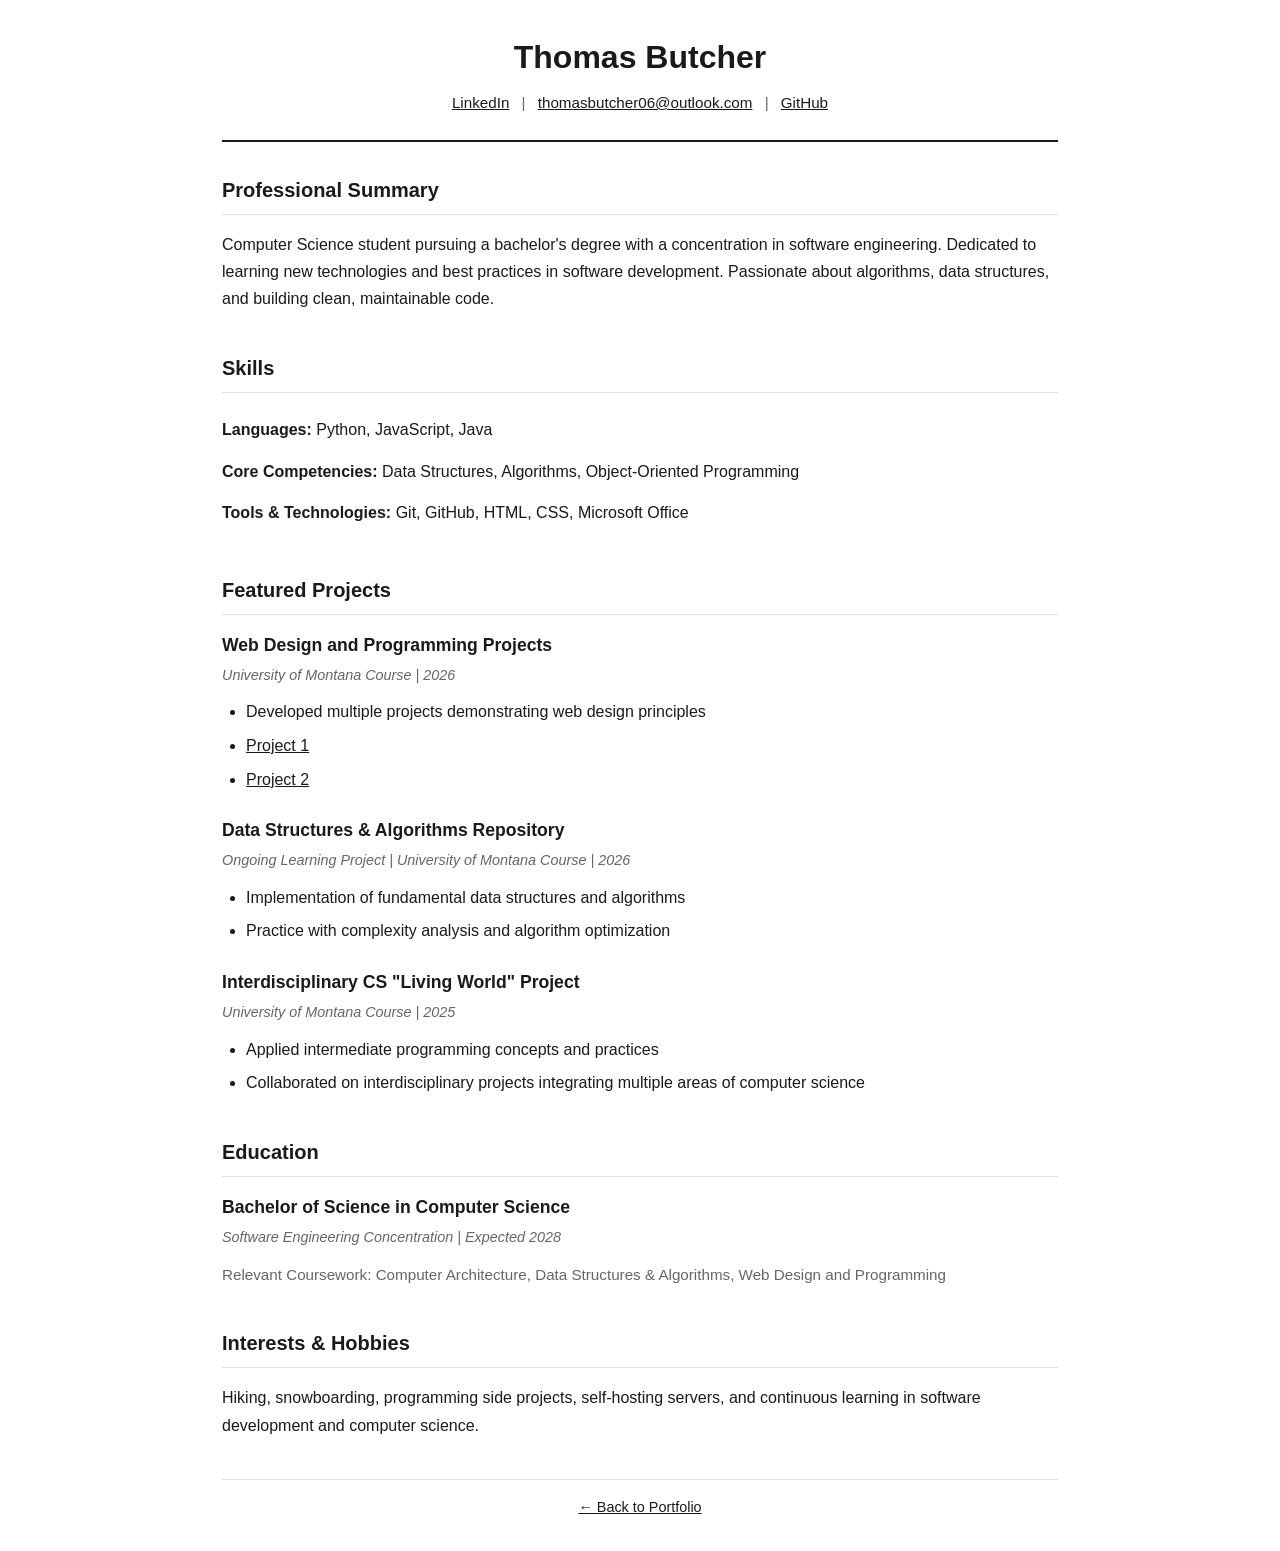
==== resume.html @ c58e96c7 "finished my portfolio project" ====
<!DOCTYPE html>
<html lang="en">
<head>
    <meta charset="UTF-8">
    <meta name="viewport" content="width=device-width, initial-scale=1.0">
    <meta name="description" content="Thomas Butcher - Resumé">
    <title>Thomas Butcher - Resumé</title>
    <link rel="stylesheet" href="styles/resume.css">
</head>
<body>
    <div class="resume-container">
        <header class="resume-header">
            <h1>Thomas Butcher</h1>
            <p class="contact-info">
                <a href="https://www.linkedin.com/in/thomas-butcher-04b2a0285/" target="_blank" rel="noopener noreferrer">LinkedIn</a> | 
                <a href="mailto:thomasbutcher06@outlook.com">thomasbutcher06@outlook.com</a> | 
                <a href="https://github.com/thomas-butcher" target="_blank" rel="noopener noreferrer">GitHub</a> 
            </p>
        </header>

        <main class="resume-content">
            <!-- Professional Summary -->
            <section class="resume-section">
                <h2 class="resume-section-title">Professional Summary</h2>
                <p>
                    Computer Science student pursuing a bachelor's degree with a concentration in software engineering. 
                    Dedicated to learning new technologies and best practices in software development. Passionate about 
                    algorithms, data structures, and building clean, maintainable code.
                </p>
            </section>

            <!-- Skills -->
            <section class="resume-section">
                <h2 class="resume-section-title">Skills</h2>
                <ul class="skills-list">
                    <li><strong>Languages:</strong> Python, JavaScript, Java</li>
                    <li><strong>Core Competencies:</strong> Data Structures, Algorithms, Object-Oriented Programming</li>
                    <li><strong>Tools & Technologies:</strong> Git, GitHub, HTML, CSS, Microsoft Office</li>
                </ul>
            </section>

            <!-- Projects -->
            <section class="resume-section">
                <h2 class="resume-section-title">Featured Projects</h2>
                
                <article class="project">
                    <h3 class="project-title">Web Design and Programming Projects</h3>
                    <p class="project-meta">University of Montana Course | 2026</p>
                    <ul>
                        <li>Developed multiple projects demonstrating web design principles</li>
                        <li><a href="https://github.com/thomas-butcher/Butcher-CSCI181-p1" target="_blank" rel="noopener noreferrer">Project 1</a></li>
                        <li><a href="https://github.com/thomas-butcher/Butcher-CSCI181-p2" target="_blank" rel="noopener noreferrer">Project 2</a></li>
                    </ul>
                </article>

                <article class="project">
                    <h3 class="project-title">Data Structures & Algorithms Repository</h3>
                    <p class="project-meta">Ongoing Learning Project | University of Montana Course | 2026</p>
                    <ul>
                        <li>Implementation of fundamental data structures and algorithms</li>
                        <li>Practice with complexity analysis and algorithm optimization</li>
                    </ul>
                </article>

                <article class="project">
                    <h3 class="project-title">Interdisciplinary CS "Living World" Project</h3>
                    <p class="project-meta">University of Montana Course | 2025</p>
                    <ul>
                        <li>Applied intermediate programming concepts and practices</li>
                        <li>Collaborated on interdisciplinary projects integrating multiple areas of computer science</li>
                    </ul>
                </article>
            </section>

            <!-- Education -->
            <section class="resume-section">
                <h2 class="resume-section-title">Education</h2>
                <article class="education">
                    <h3 class="education-school">Bachelor of Science in Computer Science</h3>
                    <p class="education-meta">Software Engineering Concentration | Expected 2028</p>
                    <p class="education-courses">
                        Relevant Coursework: Computer Architecture, Data Structures & Algorithms, 
                        Web Design and Programming
                    </p>
                </article>
            </section>

            <!-- Interests -->
            <section class="resume-section">
                <h2 class="resume-section-title">Interests & Hobbies</h2>
                <p>
                    Hiking, snowboarding, programming side projects, self-hosting servers, and continuous learning 
                    in software development and computer science.
                </p>
            </section>
        </main>

        <footer class="resume-footer">
            <p><a href="index.html">← Back to Portfolio</a></p>
        </footer>
    </div>
</body>
</html>
---- styles/resume.css ----
/* ============================================================
   RESUME STYLES
   ============================================================ */

* {
    margin: 0;
    padding: 0;
    box-sizing: border-box;
}

html {
    font-size: 16px;
}

body {
    font-family: -apple-system, BlinkMacSystemFont, 'Segoe UI', 'Roboto', 'Oxygen', 'Ubuntu', 'Cantarell', sans-serif;
    line-height: 1.6;
    color: #1a1a1a;
    background-color: #ffffff;
}

a {
    color: #1a1a1a;
    text-decoration: underline;
}

a:focus {
    outline: 2px solid #1a1a1a;
    outline-offset: 2px;
}

/* ============================================================
   LAYOUT
   ============================================================ */

.resume-container {
    max-width: 900px;
    margin: 0 auto;
    padding: 2rem;
}

/* ============================================================
   HEADER
   ============================================================ */

.resume-header {
    text-align: center;
    margin-bottom: 2rem;
    border-bottom: 2px solid #1a1a1a;
    padding-bottom: 1.5rem;
}

.resume-header h1 {
    font-size: 2rem;
    font-weight: 700;
    margin-bottom: 0.5rem;
}

.contact-info {
    font-size: 0.95rem;
    color: #666;
}

.contact-info a {
    color: #1a1a1a;
    margin: 0 0.5rem;
}

/* ============================================================
   CONTENT
   ============================================================ */

.resume-section {
    margin-bottom: 2.5rem;
}

.resume-section-title {
    font-size: 1.25rem;
    font-weight: 700;
    margin-bottom: 1rem;
    border-bottom: 1px solid #e0e0e0;
    padding-bottom: 0.5rem;
}

.resume-section p {
    margin-bottom: 0.75rem;
    line-height: 1.7;
}

/* Skills */
.skills-list {
    list-style: none;
    padding: 0;
}

.skills-list li {
    padding: 0.5rem 0;
    line-height: 1.6;
}

/* Projects */
.project {
    margin-bottom: 1.5rem;
}

.project-title {
    font-size: 1.1rem;
    font-weight: 600;
    margin-bottom: 0.25rem;
}

.project-meta {
    font-size: 0.9rem;
    color: #666;
    margin-bottom: 0.5rem;
    font-style: italic;
}

.project ul {
    margin-left: 1.5rem;
    margin-top: 0.5rem;
}

.project li {
    margin-bottom: 0.5rem;
    line-height: 1.6;
}

/* Education */
.education {
    margin-bottom: 1rem;
}

.education-school {
    font-size: 1.1rem;
    font-weight: 600;
    margin-bottom: 0.25rem;
}

.education-meta {
    font-size: 0.9rem;
    color: #666;
    margin-bottom: 0.5rem;
    font-style: italic;
}

.education-courses {
    font-size: 0.95rem;
    color: #666;
}

/* ============================================================
   FOOTER
   ============================================================ */

.resume-footer {
    margin-top: 2rem;
    padding-top: 1rem;
    border-top: 1px solid #e0e0e0;
    text-align: center;
    font-size: 0.9rem;
}

.resume-footer a {
    color: #1a1a1a;
}

/* ============================================================
   PRINT STYLES
   ============================================================ */

@media print {
    body {
        background-color: #ffffff;
    }

    .resume-footer {
        display: none;
    }

    a {
        color: #1a1a1a;
        text-decoration: none;
    }

    /* Optimize for single column on print */
    .resume-container {
        padding: 0;
        max-width: 100%;
    }
}

/* ============================================================
   RESPONSIVE
   ============================================================ */

@media (max-width: 768px) {
    .resume-container {
        padding: 1rem;
    }

    .resume-header h1 {
        font-size: 1.75rem;
    }

    .contact-info {
        display: flex;
        flex-wrap: wrap;
        justify-content: center;
        gap: 1rem;
        font-size: 0.9rem;
    }

    .contact-info a {
        margin: 0;
    }
}

/* ============================================================
   ACCESSIBILITY
   ============================================================ */

@media (prefers-reduced-motion: reduce) {
    * {
        animation-duration: 0.01ms !important;
        animation-iteration-count: 1 !important;
        transition-duration: 0.01ms !important;
    }
}
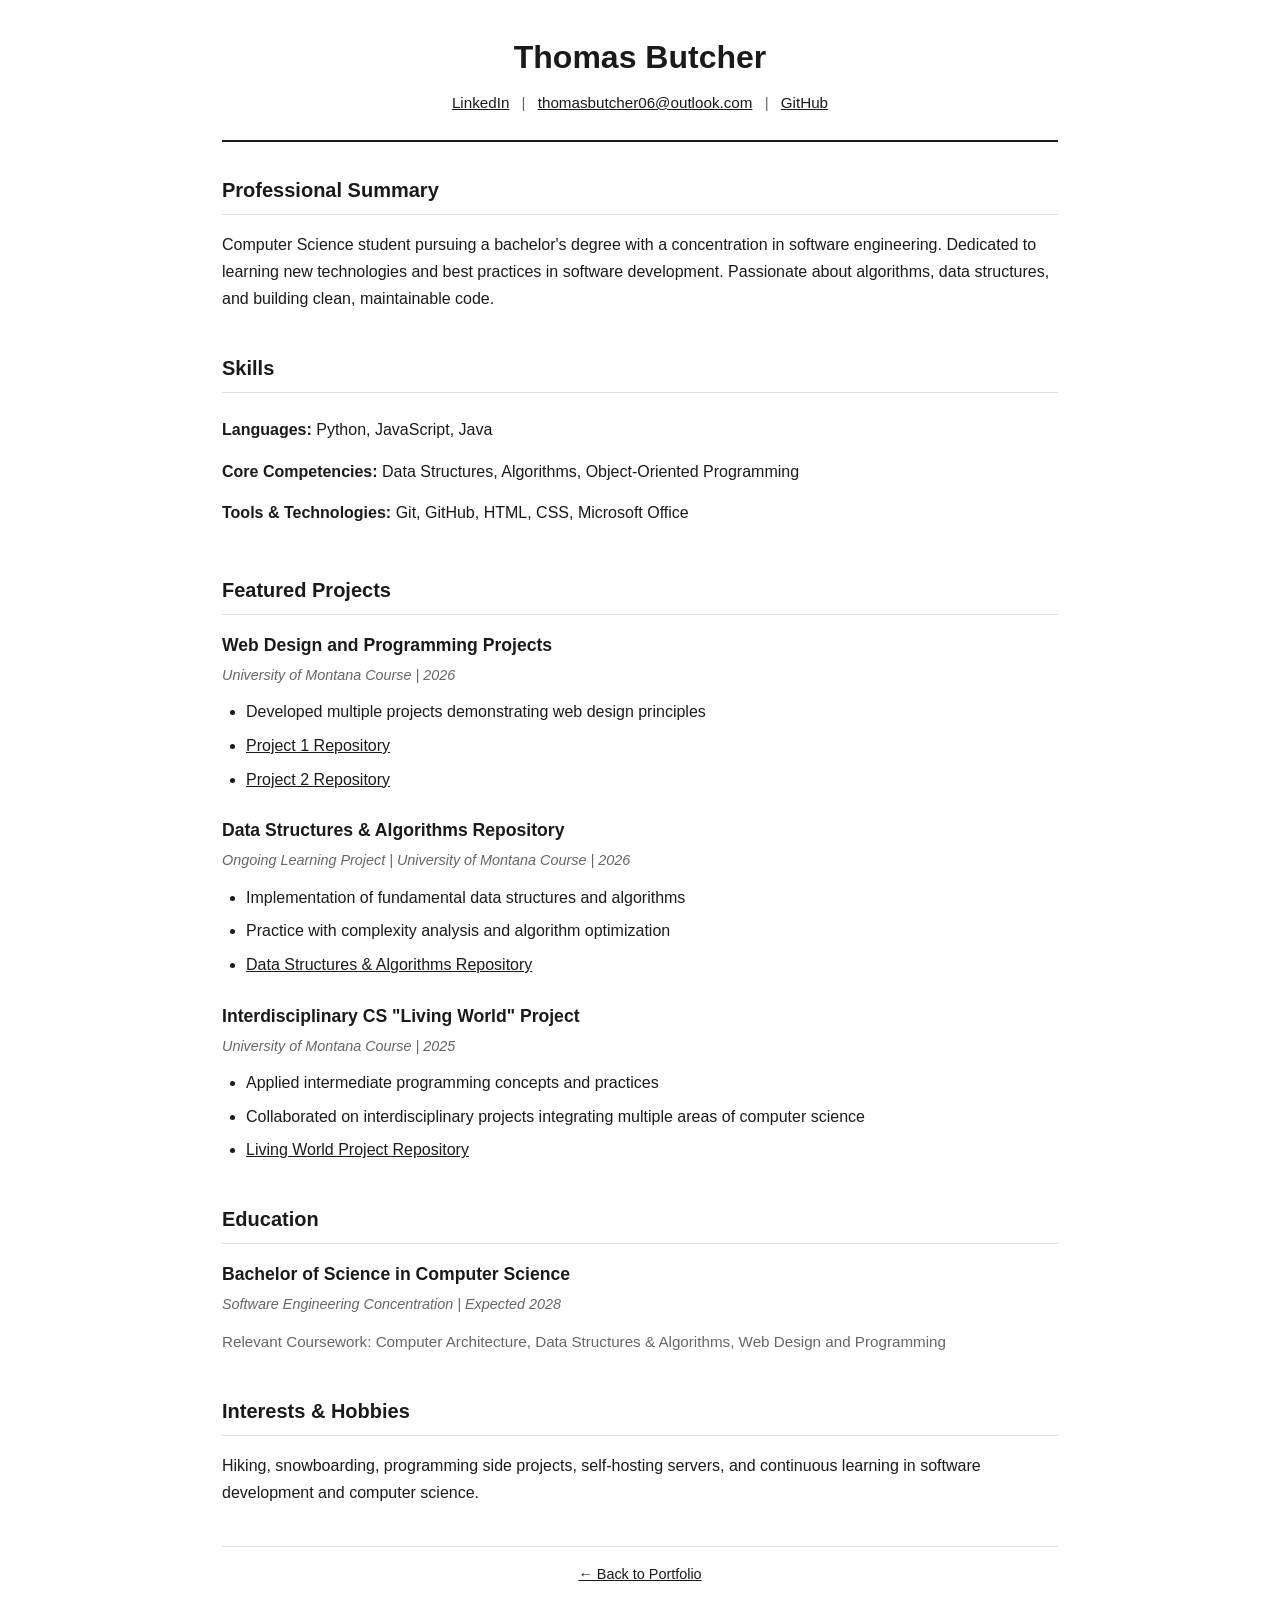
==== commit 43ad6e1f: "made some adjustments to add in repository links" ====
--- a/resume.html
+++ b/resume.html
@@ -1,103 +1,175 @@
-<!DOCTYPE html>
+<!doctype html>
 <html lang="en">
-<head>
-    <meta charset="UTF-8">
-    <meta name="viewport" content="width=device-width, initial-scale=1.0">
-    <meta name="description" content="Thomas Butcher - Resumé">
+  <head>
+    <meta charset="UTF-8" />
+    <meta name="viewport" content="width=device-width, initial-scale=1.0" />
+    <meta name="description" content="Thomas Butcher - Resumé" />
     <title>Thomas Butcher - Resumé</title>
-    <link rel="stylesheet" href="styles/resume.css">
-</head>
-<body>
+    <link rel="stylesheet" href="styles/resume.css" />
+  </head>
+  <body>
     <div class="resume-container">
-        <header class="resume-header">
-            <h1>Thomas Butcher</h1>
-            <p class="contact-info">
-                <a href="https://www.linkedin.com/in/thomas-butcher-04b2a0285/" target="_blank" rel="noopener noreferrer">LinkedIn</a> | 
-                <a href="mailto:thomasbutcher06@outlook.com">thomasbutcher06@outlook.com</a> | 
-                <a href="https://github.com/thomas-butcher" target="_blank" rel="noopener noreferrer">GitHub</a> 
+      <header class="resume-header">
+        <h1>Thomas Butcher</h1>
+        <p class="contact-info">
+          <a
+            href="https://www.linkedin.com/in/thomas-butcher-04b2a0285/"
+            target="_blank"
+            rel="noopener noreferrer"
+            >LinkedIn</a
+          >
+          |
+          <a href="mailto:thomasbutcher06@outlook.com"
+            >thomasbutcher06@outlook.com</a
+          >
+          |
+          <a
+            href="https://github.com/thomas-butcher"
+            target="_blank"
+            rel="noopener noreferrer"
+            >GitHub</a
+          >
+        </p>
+      </header>
+
+      <main class="resume-content">
+        <!-- Professional Summary -->
+        <section class="resume-section">
+          <h2 class="resume-section-title">Professional Summary</h2>
+          <p>
+            Computer Science student pursuing a bachelor's degree with a
+            concentration in software engineering. Dedicated to learning new
+            technologies and best practices in software development. Passionate
+            about algorithms, data structures, and building clean, maintainable
+            code.
+          </p>
+        </section>
+
+        <!-- Skills -->
+        <section class="resume-section">
+          <h2 class="resume-section-title">Skills</h2>
+          <ul class="skills-list">
+            <li><strong>Languages:</strong> Python, JavaScript, Java</li>
+            <li>
+              <strong>Core Competencies:</strong> Data Structures, Algorithms,
+              Object-Oriented Programming
+            </li>
+            <li>
+              <strong>Tools & Technologies:</strong> Git, GitHub, HTML, CSS,
+              Microsoft Office
+            </li>
+          </ul>
+        </section>
+
+        <!-- Projects -->
+        <section class="resume-section">
+          <h2 class="resume-section-title">Featured Projects</h2>
+
+          <article class="project">
+            <h3 class="project-title">Web Design and Programming Projects</h3>
+            <p class="project-meta">University of Montana Course | 2026</p>
+            <ul>
+              <li>
+                Developed multiple projects demonstrating web design principles
+              </li>
+              <li>
+                <a
+                  href="https://github.com/thomas-butcher/Butcher-CSCI181-p1"
+                  target="_blank"
+                  rel="noopener noreferrer"
+                  >Project 1 Repository</a
+                >
+              </li>
+              <li>
+                <a
+                  href="https://github.com/thomas-butcher/Butcher-CSCI181-p2"
+                  target="_blank"
+                  rel="noopener noreferrer"
+                  >Project 2 Repository</a
+                >
+              </li>
+            </ul>
+          </article>
+
+          <article class="project">
+            <h3 class="project-title">
+              Data Structures & Algorithms Repository
+            </h3>
+            <p class="project-meta">
+              Ongoing Learning Project | University of Montana Course | 2026
             </p>
-        </header>
+            <ul>
+              <li>
+                Implementation of fundamental data structures and algorithms
+              </li>
+              <li>
+                Practice with complexity analysis and algorithm optimization
+              </li>
+              <li>
+                <a
+                  href="https://github.com/thomas-butcher/Data-Structures-Algorithms"
+                  target="_blank"
+                  rel="noopener noreferrer"
+                  >Data Structures & Algorithms Repository</a
+                >
+              </li>
+            </ul>
+          </article>
 
-        <main class="resume-content">
-            <!-- Professional Summary -->
-            <section class="resume-section">
-                <h2 class="resume-section-title">Professional Summary</h2>
-                <p>
-                    Computer Science student pursuing a bachelor's degree with a concentration in software engineering. 
-                    Dedicated to learning new technologies and best practices in software development. Passionate about 
-                    algorithms, data structures, and building clean, maintainable code.
-                </p>
-            </section>
+          <article class="project">
+            <h3 class="project-title">
+              Interdisciplinary CS "Living World" Project
+            </h3>
+            <p class="project-meta">University of Montana Course | 2025</p>
+            <ul>
+              <li>Applied intermediate programming concepts and practices</li>
+              <li>
+                Collaborated on interdisciplinary projects integrating multiple
+                areas of computer science
+              </li>
+              <li>
+                <a
+                  href="https://github.com/thomas-butcher/Living-World-Project"
+                  target="_blank"
+                  rel="noopener noreferrer"
+                  >Living World Project Repository</a
+                >
+              </li>
+            </ul>
+          </article>
+        </section>
 
-            <!-- Skills -->
-            <section class="resume-section">
-                <h2 class="resume-section-title">Skills</h2>
-                <ul class="skills-list">
-                    <li><strong>Languages:</strong> Python, JavaScript, Java</li>
-                    <li><strong>Core Competencies:</strong> Data Structures, Algorithms, Object-Oriented Programming</li>
-                    <li><strong>Tools & Technologies:</strong> Git, GitHub, HTML, CSS, Microsoft Office</li>
-                </ul>
-            </section>
+        <!-- Education -->
+        <section class="resume-section">
+          <h2 class="resume-section-title">Education</h2>
+          <article class="education">
+            <h3 class="education-school">
+              Bachelor of Science in Computer Science
+            </h3>
+            <p class="education-meta">
+              Software Engineering Concentration | Expected 2028
+            </p>
+            <p class="education-courses">
+              Relevant Coursework: Computer Architecture, Data Structures &
+              Algorithms, Web Design and Programming
+            </p>
+          </article>
+        </section>
 
-            <!-- Projects -->
-            <section class="resume-section">
-                <h2 class="resume-section-title">Featured Projects</h2>
-                
-                <article class="project">
-                    <h3 class="project-title">Web Design and Programming Projects</h3>
-                    <p class="project-meta">University of Montana Course | 2026</p>
-                    <ul>
-                        <li>Developed multiple projects demonstrating web design principles</li>
-                        <li><a href="https://github.com/thomas-butcher/Butcher-CSCI181-p1" target="_blank" rel="noopener noreferrer">Project 1</a></li>
-                        <li><a href="https://github.com/thomas-butcher/Butcher-CSCI181-p2" target="_blank" rel="noopener noreferrer">Project 2</a></li>
-                    </ul>
-                </article>
+        <!-- Interests -->
+        <section class="resume-section">
+          <h2 class="resume-section-title">Interests & Hobbies</h2>
+          <p>
+            Hiking, snowboarding, programming side projects, self-hosting
+            servers, and continuous learning in software development and
+            computer science.
+          </p>
+        </section>
+      </main>
 
-                <article class="project">
-                    <h3 class="project-title">Data Structures & Algorithms Repository</h3>
-                    <p class="project-meta">Ongoing Learning Project | University of Montana Course | 2026</p>
-                    <ul>
-                        <li>Implementation of fundamental data structures and algorithms</li>
-                        <li>Practice with complexity analysis and algorithm optimization</li>
-                    </ul>
-                </article>
-
-                <article class="project">
-                    <h3 class="project-title">Interdisciplinary CS "Living World" Project</h3>
-                    <p class="project-meta">University of Montana Course | 2025</p>
-                    <ul>
-                        <li>Applied intermediate programming concepts and practices</li>
-                        <li>Collaborated on interdisciplinary projects integrating multiple areas of computer science</li>
-                    </ul>
-                </article>
-            </section>
-
-            <!-- Education -->
-            <section class="resume-section">
-                <h2 class="resume-section-title">Education</h2>
-                <article class="education">
-                    <h3 class="education-school">Bachelor of Science in Computer Science</h3>
-                    <p class="education-meta">Software Engineering Concentration | Expected 2028</p>
-                    <p class="education-courses">
-                        Relevant Coursework: Computer Architecture, Data Structures & Algorithms, 
-                        Web Design and Programming
-                    </p>
-                </article>
-            </section>
-
-            <!-- Interests -->
-            <section class="resume-section">
-                <h2 class="resume-section-title">Interests & Hobbies</h2>
-                <p>
-                    Hiking, snowboarding, programming side projects, self-hosting servers, and continuous learning 
-                    in software development and computer science.
-                </p>
-            </section>
-        </main>
-
-        <footer class="resume-footer">
-            <p><a href="index.html">← Back to Portfolio</a></p>
-        </footer>
+      <footer class="resume-footer">
+        <p><a href="index.html">← Back to Portfolio</a></p>
+      </footer>
     </div>
-</body>
+  </body>
 </html>
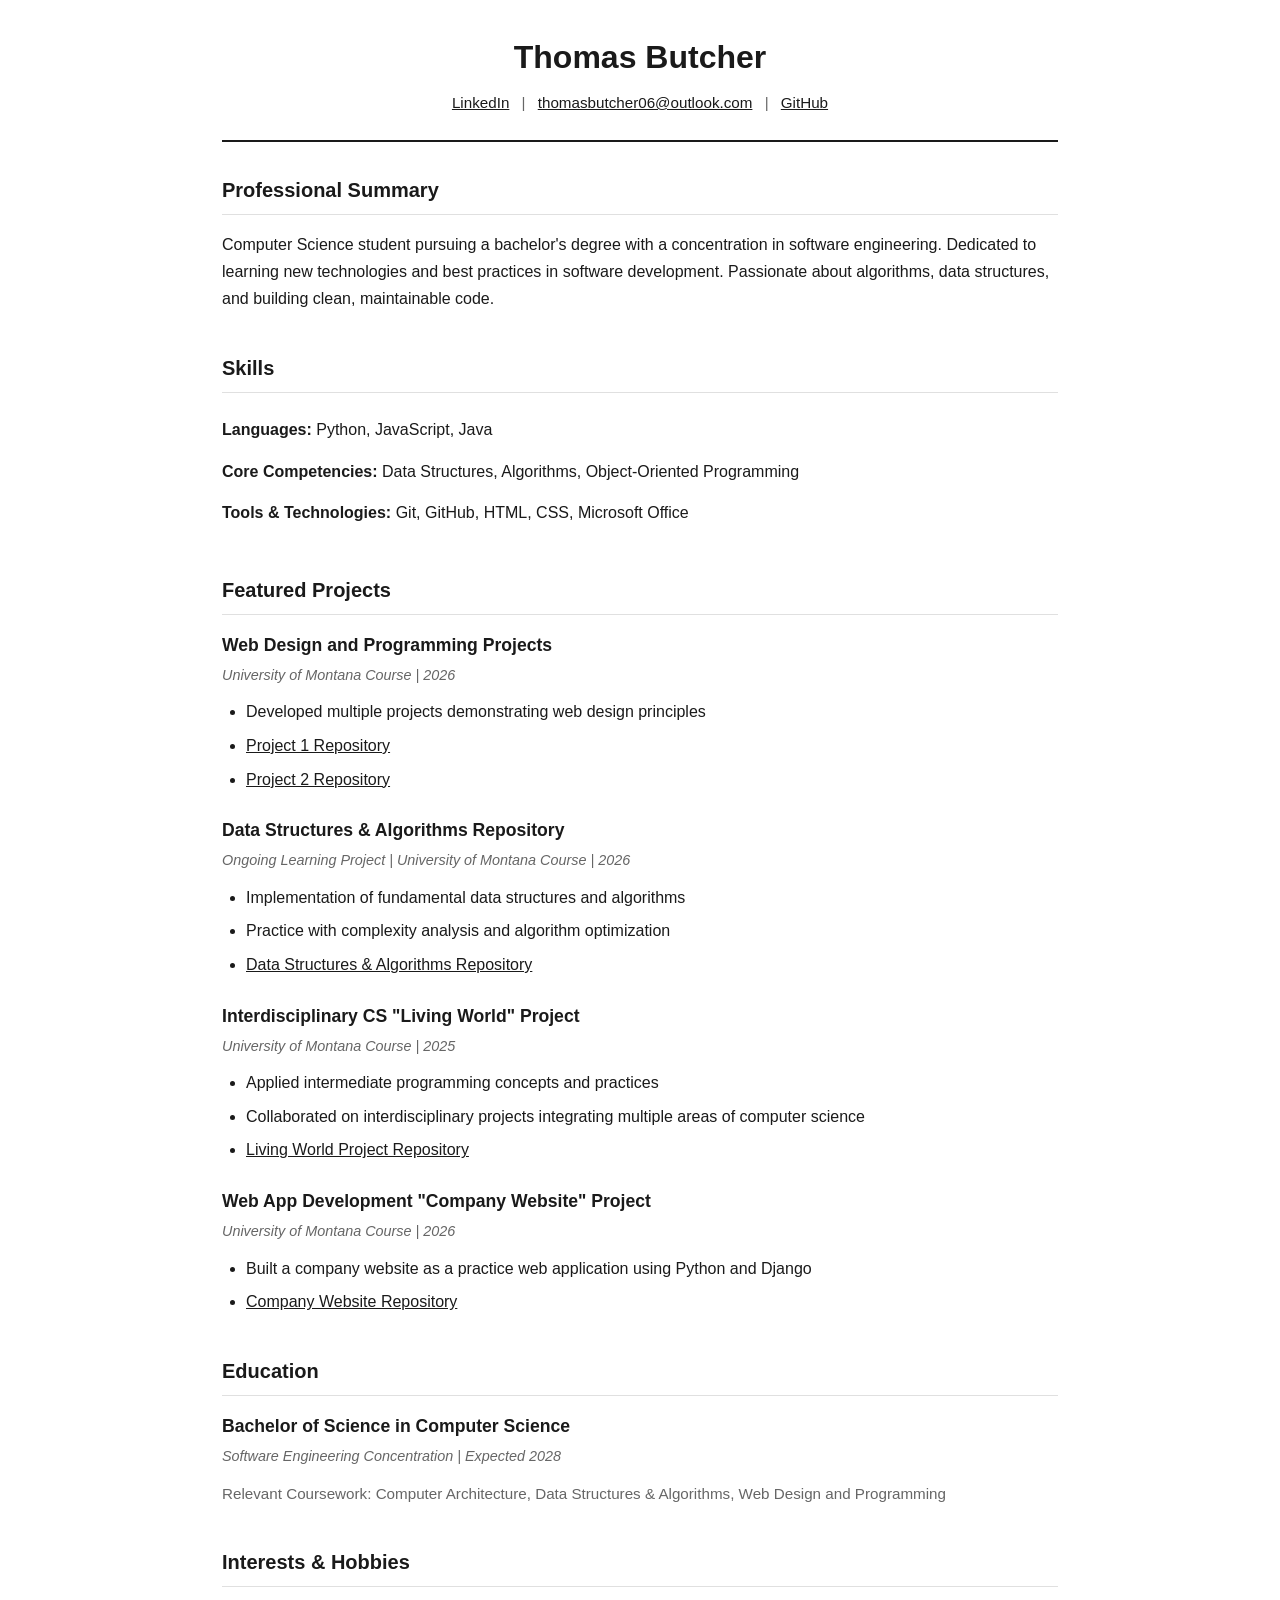
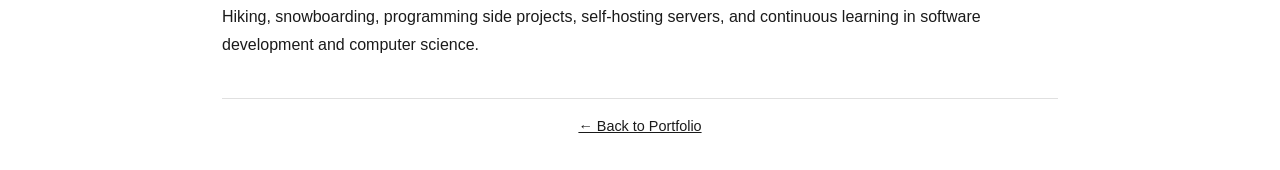
==== commit bb89b94e: "fixed a few bugs" ====
--- a/resume.html
+++ b/resume.html
@@ -107,7 +107,7 @@
               </li>
               <li>
                 <a
-                  href="https://github.com/thomas-butcher/Data-Structures-Algorithms"
+                  href="https://github.com/thomas-butcher/Data-Structures-And-Algorithms"
                   target="_blank"
                   rel="noopener noreferrer"
                   >Data Structures & Algorithms Repository</a
@@ -129,10 +129,31 @@
               </li>
               <li>
                 <a
-                  href="https://github.com/thomas-butcher/Living-World-Project"
+                  href="https://github.com/samuelpenney/LivingWorld"
                   target="_blank"
                   rel="noopener noreferrer"
                   >Living World Project Repository</a
+                >
+              </li>
+            </ul>
+          </article>
+
+          <article class="project">
+            <h3 class="project-title">
+              Web App Development "Company Website" Project
+            </h3>
+            <p class="project-meta">University of Montana Course | 2026</p>
+            <ul>
+              <li>
+                Built a company website as a practice web application using
+                Python and Django
+              </li>
+              <li>
+                <a
+                  href="https://github.com/thomas-butcher/company_website"
+                  target="_blank"
+                  rel="noopener noreferrer"
+                  >Company Website Repository</a
                 >
               </li>
             </ul>
